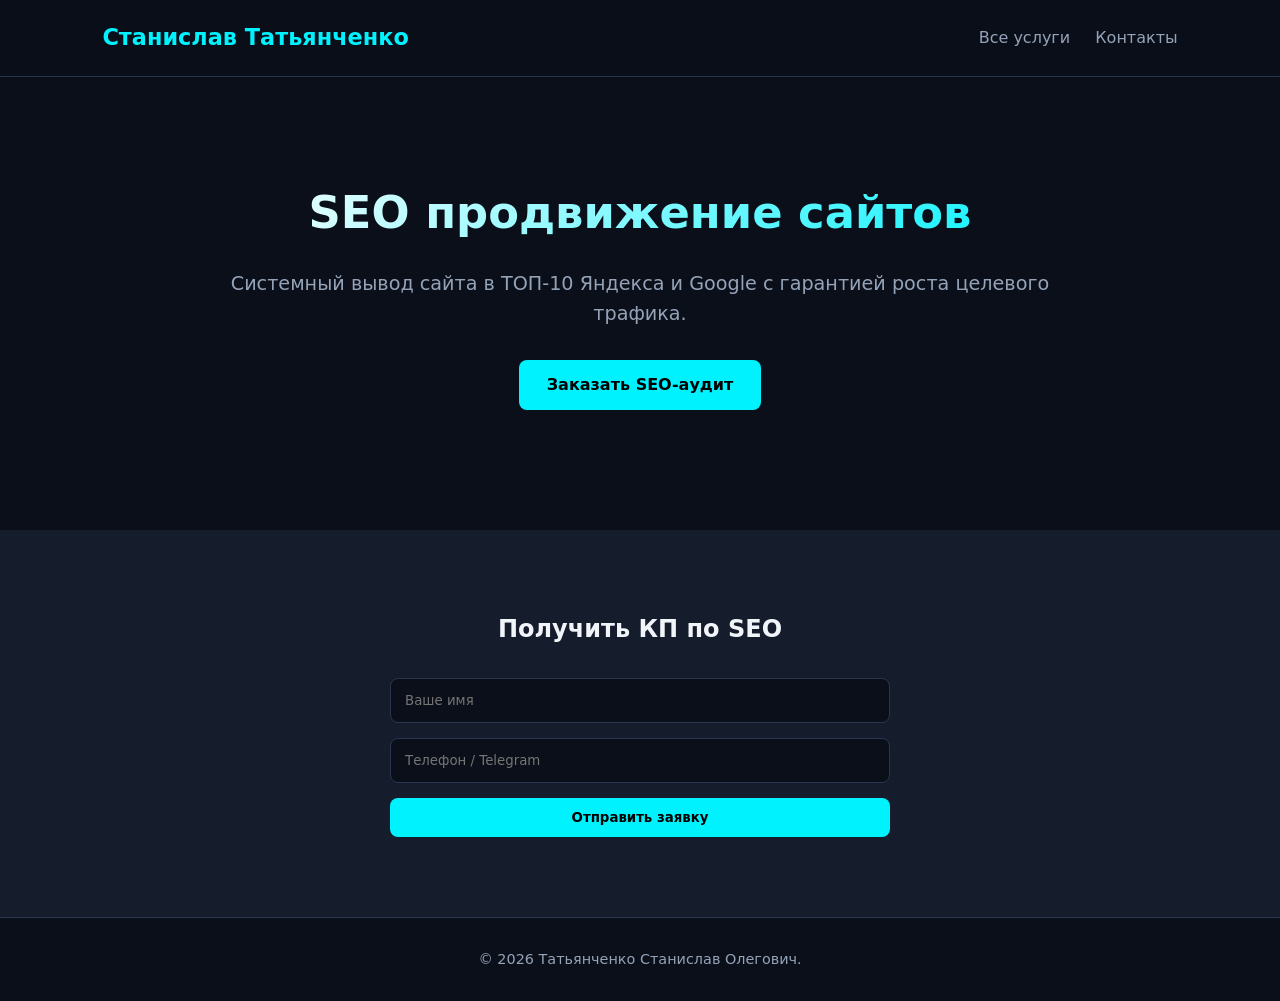
==== services/seo.html @ 50005271 "Add main structure, styling and pages layout" ====
<!DOCTYPE html>
<html lang="ru">
<head>
  <meta charset="UTF-8">
  <meta name="viewport" content="width=device-width, initial-scale=1.0">
  <title>SEO продвижение сайтов — Станислав Татьянченко</title>
  <link rel="stylesheet" href="../style.css">
</head>
<body>
  <header>
    <a href="../index.html" class="logo">Станислав Татьянченко</a>
    <nav>
      <a href="../index.html#services">Все услуги</a>
      <a href="#contact">Контакты</a>
    </nav>
  </header>

  <section class="hero">
    <h1>SEO продвижение сайтов</h1>
    <p>Системный вывод сайта в ТОП-10 Яндекса и Google с гарантией роста целевого трафика.</p>
    <a href="#contact" class="btn">Заказать SEO-аудит</a>
  </section>

  <section class="contact-section" id="contact">
    <h2>Получить КП по SEO</h2>
    <form class="form">
      <input type="text" placeholder="Ваше имя" required>
      <input type="tel" placeholder="Телефон / Telegram" required>
      <button type="submit" class="btn">Отправить заявку</button>
    </form>
  </section>

  <footer>
    <p>&copy; 2026 Татьянченко Станислав Олегович.</p>
  </footer>
</body>
</html>
---- style.css ----
:root {
  --bg-color: #0b0f19;
  --card-bg: #151c2c;
  --accent-color: #00f2fe;
  --text-main: #f1f5f9;
  --text-muted: #94a3b8;
  --border-color: #2a364f;
}

* {
  box-sizing: border-box;
  margin: 0;
  padding: 0;
  font-family: 'Inter', system-ui, -apple-system, sans-serif;
}

body {
  background-color: var(--bg-color);
  color: var(--text-main);
  line-height: 1.6;
}

header {
  display: flex;
  justify-content: space-between;
  align-items: center;
  padding: 20px 8%;
  background: rgba(11, 15, 25, 0.9);
  backdrop-filter: blur(10px);
  position: sticky;
  top: 0;
  z-index: 100;
  border-bottom: 1px solid var(--border-color);
}

.logo {
  font-size: 1.4rem;
  font-weight: 700;
  color: var(--accent-color);
  text-decoration: none;
}

nav a {
  color: var(--text-muted);
  text-decoration: none;
  margin-left: 20px;
  transition: color 0.3s;
}

nav a:hover {
  color: var(--accent-color);
}

.hero {
  text-align: center;
  padding: 100px 20px 60px;
  max-width: 900px;
  margin: 0 auto;
}

.hero h1 {
  font-size: 2.8rem;
  margin-bottom: 20px;
  background: linear-gradient(135deg, #fff 0%, var(--accent-color) 100%);
  -webkit-background-clip: text;
  -webkit-text-fill-color: transparent;
}

.hero p {
  color: var(--text-muted);
  font-size: 1.2rem;
  margin-bottom: 30px;
}

.btn {
  display: inline-block;
  background: var(--accent-color);
  color: #000;
  padding: 12px 28px;
  border-radius: 8px;
  text-decoration: none;
  font-weight: 600;
  transition: transform 0.2s, box-shadow 0.2s;
  border: none;
  cursor: pointer;
}

.btn:hover {
  transform: translateY(-2px);
  box-shadow: 0 4px 20px rgba(0, 242, 254, 0.4);
}

.services {
  padding: 60px 8%;
  max-width: 1200px;
  margin: 0 auto;
}

.section-title {
  text-align: center;
  margin-bottom: 40px;
  font-size: 2rem;
}

.grid {
  display: grid;
  grid-template-columns: repeat(auto-fit, minmax(300px, 1fr));
  gap: 25px;
}

.card {
  background: var(--card-bg);
  border: 1px solid var(--border-color);
  border-radius: 12px;
  padding: 30px;
  transition: border-color 0.3s;
}

.card:hover {
  border-color: var(--accent-color);
}

.card h3 {
  margin-bottom: 15px;
  font-size: 1.3rem;
}

.card p {
  color: var(--text-muted);
  font-size: 0.95rem;
  margin-bottom: 20px;
}

.card a {
  color: var(--accent-color);
  text-decoration: none;
  font-weight: 600;
}

.contact-section {
  padding: 80px 20px;
  background: var(--card-bg);
  margin-top: 60px;
  text-align: center;
}

.form {
  max-width: 500px;
  margin: 30px auto 0;
  display: flex;
  flex-direction: column;
  gap: 15px;
}

.form input, .form textarea {
  width: 100%;
  padding: 14px;
  border-radius: 8px;
  border: 1px solid var(--border-color);
  background: var(--bg-color);
  color: #fff;
}

footer {
  text-align: center;
  padding: 30px;
  color: var(--text-muted);
  border-top: 1px solid var(--border-color);
  font-size: 0.9rem;
}
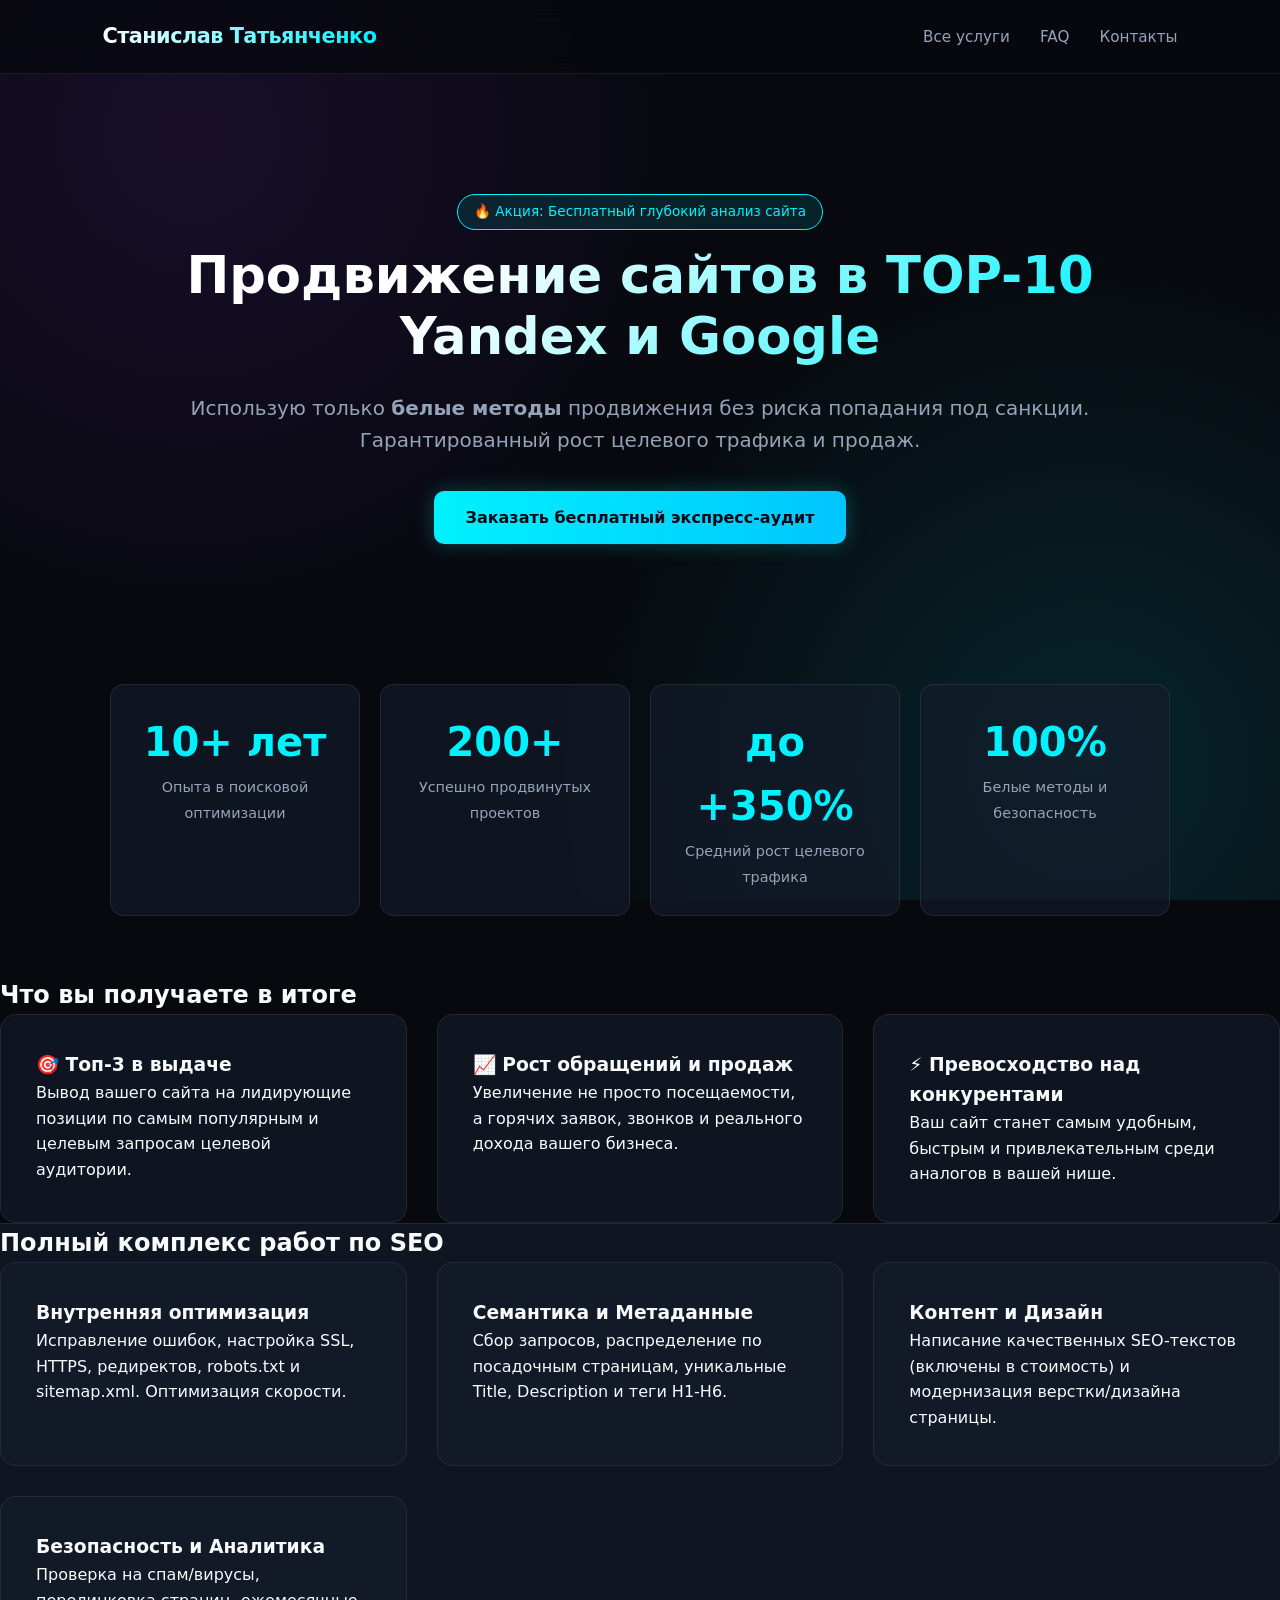
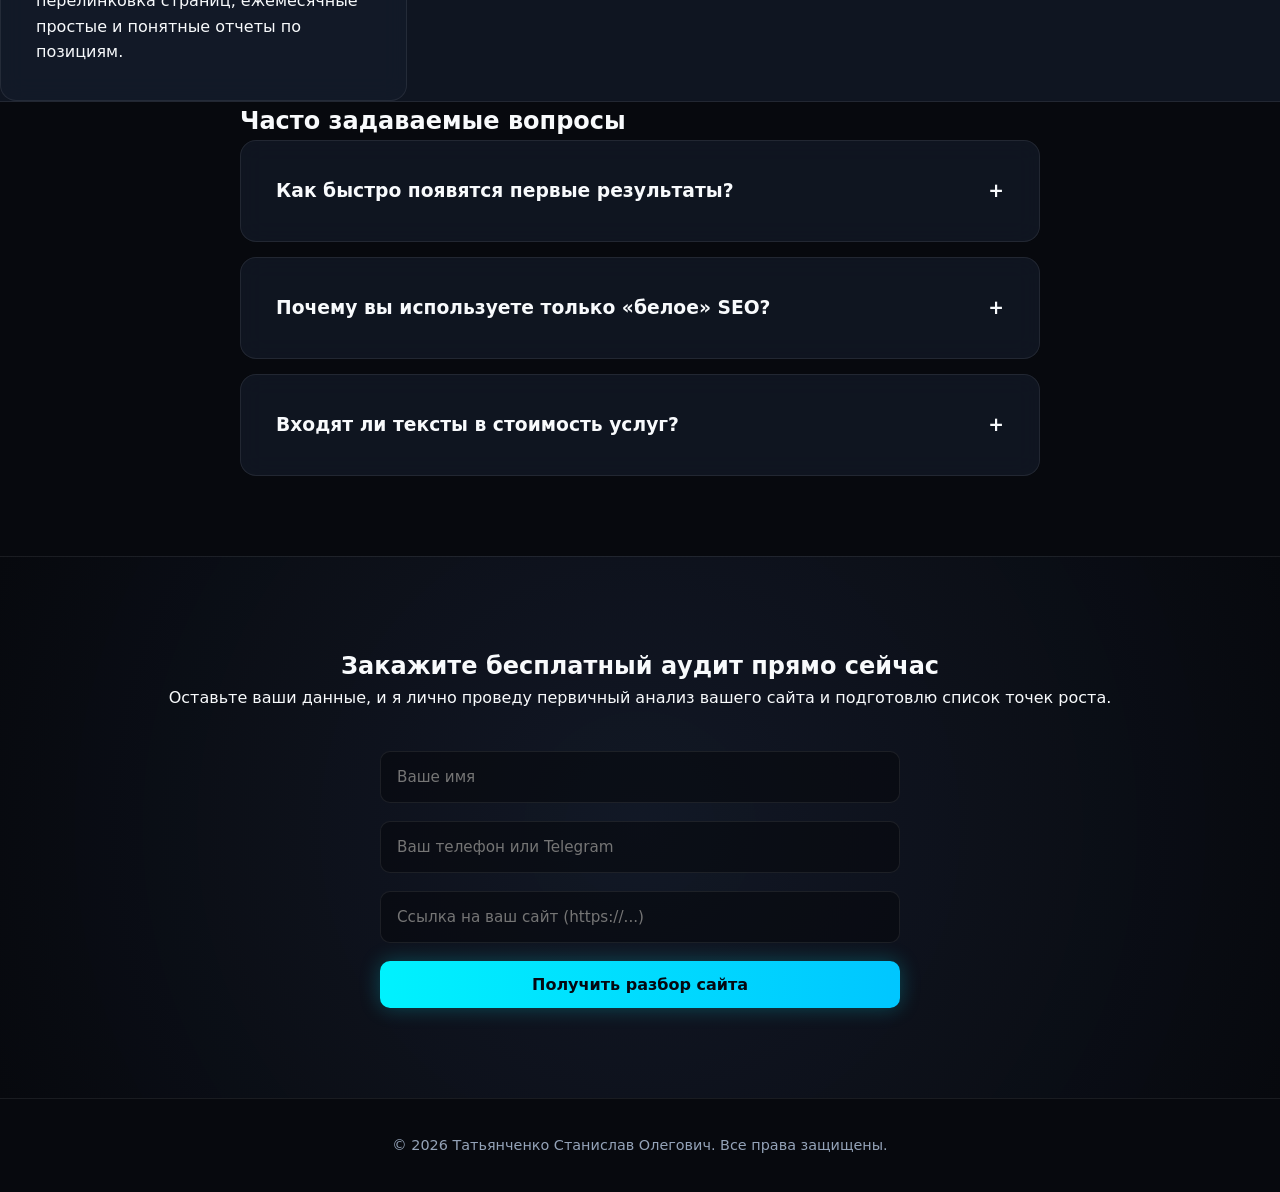
==== commit c4d8ad07: "Updated SEO page layout, added stats, interactive FAQ and Telegram bot integration" ====
--- a/services/seo.html
+++ b/services/seo.html
@@ -3,35 +3,161 @@
 <head>
   <meta charset="UTF-8">
   <meta name="viewport" content="width=device-width, initial-scale=1.0">
-  <title>SEO продвижение сайтов — Станислав Татьянченко</title>
+  <title>SEO продвижение сайтов в ТОП-10 — Станислав Татьянченко</title>
+  <meta name="description" content="Белое SEO-продвижение сайтов от Станислава Татьянченко. 10+ лет опыта, более 200 успешных проектов. Бесплатный аудит и прозрачные отчеты.">
   <link rel="stylesheet" href="../style.css">
 </head>
 <body>
+
   <header>
     <a href="../index.html" class="logo">Станислав Татьянченко</a>
     <nav>
       <a href="../index.html#services">Все услуги</a>
+      <a href="#faq">FAQ</a>
       <a href="#contact">Контакты</a>
     </nav>
   </header>
 
-  <section class="hero">
-    <h1>SEO продвижение сайтов</h1>
-    <p>Системный вывод сайта в ТОП-10 Яндекса и Google с гарантией роста целевого трафика.</p>
-    <a href="#contact" class="btn">Заказать SEO-аудит</a>
-  </section>
+  <main>
+    <!-- Главный экран -->
+    <section class="hero">
+      <div style="display:inline-block; padding: 6px 16px; background: rgba(0,242,254,0.1); border: 1px solid var(--accent-color); border-radius: 20px; font-size: 0.85rem; color: var(--accent-color); margin-bottom: 15px;">
+        🔥 Акция: Бесплатный глубокий анализ сайта
+      </div>
+      <h1>Продвижение сайтов в TOP-10 Yandex и Google</h1>
+      <p>Использую только <b>белые методы</b> продвижения без риска попадания под санкции. Гарантированный рост целевого трафика и продаж.</p>
+      <a href="#contact" class="btn">Заказать бесплатный экспресс-аудит</a>
+    </section>
 
-  <section class="contact-section" id="contact">
-    <h2>Получить КП по SEO</h2>
-    <form class="form">
-      <input type="text" placeholder="Ваше имя" required>
-      <input type="tel" placeholder="Телефон / Telegram" required>
-      <button type="submit" class="btn">Отправить заявку</button>
-    </form>
-  </section>
+    <!-- Плашка со статистикой -->
+    <section style="max-width: 1100px; margin: 0 auto; padding: 0 20px;">
+      <div class="stats-grid">
+        <div class="stat-item">
+          <span class="stat-number">10+ лет</span>
+          <span class="stat-label">Опыта в поисковой оптимизации</span>
+        </div>
+        <div class="stat-item">
+          <span class="stat-number">200+</span>
+          <span class="stat-label">Успешно продвинутых проектов</span>
+        </div>
+        <div class="stat-item">
+          <span class="stat-number">до +350%</span>
+          <span class="stat-label">Средний рост целевого трафика</span>
+        </div>
+        <div class="stat-item">
+          <span class="stat-number">100%</span>
+          <span class="stat-label">Белые методы и безопасность</span>
+        </div>
+      </div>
+    </section>
+
+    <!-- Что вы получаете -->
+    <section class="services">
+      <h2 class="section-title">Что вы получаете в итоге</h2>
+      <div class="grid">
+        <div class="card">
+          <h3>🎯 Топ-3 в выдаче</h3>
+          <p>Вывод вашего сайта на лидирующие позиции по самым популярным и целевым запросам целевой аудитории.</p>
+        </div>
+        <div class="card">
+          <h3>📈 Рост обращений и продаж</h3>
+          <p>Увеличение не просто посещаемости, а горячих заявок, звонков и реального дохода вашего бизнеса.</p>
+        </div>
+        <div class="card">
+          <h3>⚡ Превосходство над конкурентами</h3>
+          <p>Ваш сайт станет самым удобным, быстрым и привлекательным среди аналогов в вашей нише.</p>
+        </div>
+      </div>
+    </section>
+
+    <!-- Детальный список работ -->
+    <section class="services" style="background: var(--card-bg); border-top: 1px solid var(--border-color); border-bottom: 1px solid var(--border-color);">
+      <h2 class="section-title">Полный комплекс работ по SEO</h2>
+      <div class="grid">
+        <div class="card">
+          <h3>Внутренняя оптимизация</h3>
+          <p>Исправление ошибок, настройка SSL, HTTPS, редиректов, robots.txt и sitemap.xml. Оптимизация скорости.</p>
+        </div>
+        <div class="card">
+          <h3>Семантика и Метаданные</h3>
+          <p>Сбор запросов, распределение по посадочным страницам, уникальные Title, Description и теги H1-H6.</p>
+        </div>
+        <div class="card">
+          <h3>Контент и Дизайн</h3>
+          <p>Написание качественных SEO-текстов (включены в стоимость) и модернизация верстки/дизайна страницы.</p>
+        </div>
+        <div class="card">
+          <h3>Безопасность и Аналитика</h3>
+          <p>Проверка на спам/вирусы, перелинковка страниц, ежемесячные простые и понятные отчеты по позициям.</p>
+        </div>
+      </div>
+    </section>
+
+    <!-- Вопросы и ответы (FAQ) -->
+    <section class="services" id="faq" style="max-width: 800px; margin: 0 auto;">
+      <h2 class="section-title">Часто задаваемые вопросы</h2>
+      
+      <div class="card" style="margin-bottom: 15px; cursor: pointer;" onclick="toggleFaq(this)">
+        <h3 style="display: flex; justify-content: space-between; align-items: center;">
+          Как быстро появятся первые результаты? <span>+</span>
+        </h3>
+        <p style="display: none; margin-top: 15px; color: var(--text-muted);">
+          Первые изменения в позициях видна уже через 3–6 недель после внедрения базовой внутренней оптимизации и индексации обновлений.
+        </p>
+      </div>
+
+      <div class="card" style="margin-bottom: 15px; cursor: pointer;" onclick="toggleFaq(this)">
+        <h3 style="display: flex; justify-content: space-between; align-items: center;">
+          Почему вы используете только «белое» SEO? <span>+</span>
+        </h3>
+        <p style="display: none; margin-top: 15px; color: var(--text-muted);">
+          Белые способы гарантируют долгосрочный результат. Сайт не заблокируют и он не попадет под санкции Яндекса или Google, в отличие от накруток.
+        </p>
+      </div>
+
+      <div class="card" style="margin-bottom: 15px; cursor: pointer;" onclick="toggleFaq(this)">
+        <h3 style="display: flex; justify-content: space-between; align-items: center;">
+          Входят ли тексты в стоимость услуг? <span>+</span>
+        </h3>
+        <p style="display: none; margin-top: 15px; color: var(--text-muted);">
+          Да! Разработка LSI и SEO-оптимизированных текстов полностью включена в стоимость продвижения.
+        </p>
+      </div>
+    </section>
+
+    <!-- Форма заявки -->
+    <section class="contact-section" id="contact">
+      <h2>Закажите бесплатный аудит прямо сейчас</h2>
+      <p>Оставьте ваши данные, и я лично проведу первичный анализ вашего сайта и подготовлю список точек роста.</p>
+      
+      <form class="form" id="tgForm">
+        <input type="text" id="name" placeholder="Ваше имя" required>
+        <input type="tel" id="phone" placeholder="Ваш телефон или Telegram" required>
+        <input type="text" id="site" placeholder="Ссылка на ваш сайт (https://...)" required>
+        <button type="submit" class="btn">Получить разбор сайта</button>
+      </form>
+    </section>
+  </main>
 
   <footer>
-    <p>&copy; 2026 Татьянченко Станислав Олегович.</p>
+    <p>&copy; 2026 Татьянченко Станислав Олегович. Все права защищены.</p>
   </footer>
+
+  <script>
+    // Скрипт аккордеона FAQ
+    function toggleFaq(element) {
+      const p = element.querySelector('p');
+      const span = element.querySelector('span');
+      if (p.style.display === 'none' || !p.style.display) {
+        p.style.display = 'block';
+        span.textContent = '−';
+      } else {
+        p.style.display = 'none';
+        span.textContent = '+';
+      }
+    }
+  </script>
+
+  <script src="../script.js"></script>
 </body>
 </html>
--- a/style.css
+++ b/style.css
@@ -1,10 +1,12 @@
 :root {
-  --bg-color: #0b0f19;
-  --card-bg: #151c2c;
+  --bg-color: #07090e;
+  --card-bg: rgba(21, 28, 44, 0.65);
   --accent-color: #00f2fe;
-  --text-main: #f1f5f9;
+  --accent-glow: rgba(0, 242, 254, 0.25);
+  --accent-purple: #7928ca;
+  --text-main: #f8fafc;
   --text-muted: #94a3b8;
-  --border-color: #2a364f;
+  --border-color: rgba(255, 255, 255, 0.08);
 }
 
 * {
@@ -12,12 +14,19 @@
   margin: 0;
   padding: 0;
   font-family: 'Inter', system-ui, -apple-system, sans-serif;
+  scroll-behavior: smooth;
 }
 
 body {
   background-color: var(--bg-color);
   color: var(--text-main);
   line-height: 1.6;
+  overflow-x: hidden;
+  /* Анимированный фоновый неоновый паттерн */
+  background-image: 
+    radial-gradient(circle at 15% 15%, rgba(121, 40, 202, 0.15) 0%, transparent 40%),
+    radial-gradient(circle at 85% 85%, rgba(0, 242, 254, 0.12) 0%, transparent 40%);
+  background-attachment: fixed;
 }
 
 header {
@@ -25,8 +34,8 @@
   justify-content: space-between;
   align-items: center;
   padding: 20px 8%;
-  background: rgba(11, 15, 25, 0.9);
-  backdrop-filter: blur(10px);
+  background: rgba(7, 9, 14, 0.75);
+  backdrop-filter: blur(16px);
   position: sticky;
   top: 0;
   z-index: 100;
@@ -34,136 +43,193 @@
 }
 
 .logo {
-  font-size: 1.4rem;
-  font-weight: 700;
-  color: var(--accent-color);
+  font-size: 1.3rem;
+  font-weight: 800;
+  background: linear-gradient(90deg, #fff, var(--accent-color));
+  -webkit-background-clip: text;
+  -webkit-text-fill-color: transparent;
   text-decoration: none;
+  letter-spacing: -0.5px;
 }
 
 nav a {
   color: var(--text-muted);
   text-decoration: none;
-  margin-left: 20px;
-  transition: color 0.3s;
+  margin-left: 25px;
+  font-size: 0.95rem;
+  transition: all 0.3s ease;
 }
 
 nav a:hover {
   color: var(--accent-color);
-}
-
+  text-shadow: 0 0 12px var(--accent-glow);
+}
+
+/* Главный экран */
 .hero {
   text-align: center;
-  padding: 100px 20px 60px;
-  max-width: 900px;
+  padding: 120px 20px 80px;
+  max-width: 950px;
   margin: 0 auto;
+  position: relative;
 }
 
 .hero h1 {
-  font-size: 2.8rem;
-  margin-bottom: 20px;
-  background: linear-gradient(135deg, #fff 0%, var(--accent-color) 100%);
+  font-size: 3.2rem;
+  font-weight: 800;
+  line-height: 1.2;
+  margin-bottom: 24px;
+  background: linear-gradient(135deg, #ffffff 30%, var(--accent-color) 100%);
   -webkit-background-clip: text;
   -webkit-text-fill-color: transparent;
+  animation: fadeInDown 0.8s ease-out;
 }
 
 .hero p {
   color: var(--text-muted);
-  font-size: 1.2rem;
-  margin-bottom: 30px;
-}
-
+  font-size: 1.25rem;
+  margin-bottom: 35px;
+  animation: fadeInUp 0.8s ease-out 0.2s backwards;
+}
+
+/* Кнопки с импульсным свечением */
 .btn {
   display: inline-block;
-  background: var(--accent-color);
-  color: #000;
-  padding: 12px 28px;
-  border-radius: 8px;
+  background: linear-gradient(90deg, var(--accent-color), #00c6ff);
+  color: #050811;
+  padding: 14px 32px;
+  border-radius: 10px;
   text-decoration: none;
-  font-weight: 600;
-  transition: transform 0.2s, box-shadow 0.2s;
+  font-weight: 700;
+  font-size: 1rem;
+  transition: all 0.3s cubic-bezier(0.4, 0, 0.2, 1);
   border: none;
   cursor: pointer;
+  box-shadow: 0 0 20px var(--accent-glow);
+  position: relative;
 }
 
 .btn:hover {
-  transform: translateY(-2px);
-  box-shadow: 0 4px 20px rgba(0, 242, 254, 0.4);
-}
-
-.services {
-  padding: 60px 8%;
-  max-width: 1200px;
-  margin: 0 auto;
-}
-
-.section-title {
-  text-align: center;
-  margin-bottom: 40px;
-  font-size: 2rem;
-}
-
+  transform: translateY(-3px) scale(1.02);
+  box-shadow: 0 10px 30px rgba(0, 242, 254, 0.5);
+}
+
+/* Карточки и стеклянный эффект */
 .grid {
   display: grid;
-  grid-template-columns: repeat(auto-fit, minmax(300px, 1fr));
-  gap: 25px;
+  grid-template-columns: repeat(auto-fit, minmax(320px, 1fr));
+  gap: 30px;
 }
 
 .card {
   background: var(--card-bg);
+  backdrop-filter: blur(12px);
   border: 1px solid var(--border-color);
-  border-radius: 12px;
-  padding: 30px;
-  transition: border-color 0.3s;
+  border-radius: 16px;
+  padding: 35px;
+  transition: all 0.4s cubic-bezier(0.175, 0.885, 0.32, 1.275);
+  position: relative;
+  overflow: hidden;
+}
+
+.card::before {
+  content: '';
+  position: absolute;
+  top: 0;
+  left: 0;
+  width: 100%;
+  height: 2px;
+  background: linear-gradient(90deg, transparent, var(--accent-color), transparent);
+  opacity: 0;
+  transition: opacity 0.4s ease;
 }
 
 .card:hover {
-  border-color: var(--accent-color);
-}
-
-.card h3 {
-  margin-bottom: 15px;
-  font-size: 1.3rem;
-}
-
-.card p {
-  color: var(--text-muted);
-  font-size: 0.95rem;
-  margin-bottom: 20px;
-}
-
-.card a {
+  transform: translateY(-8px);
+  border-color: rgba(0, 242, 254, 0.3);
+  box-shadow: 0 20px 40px rgba(0, 0, 0, 0.5), 0 0 20px var(--accent-glow);
+}
+
+.card:hover::before {
+  opacity: 1;
+}
+
+/* Блок счетчиков / цифр */
+.stats-grid {
+  display: grid;
+  grid-template-columns: repeat(auto-fit, minmax(200px, 1fr));
+  gap: 20px;
+  margin: 60px 0;
+  text-align: center;
+}
+
+.stat-item {
+  background: var(--card-bg);
+  border: 1px solid var(--border-color);
+  padding: 25px;
+  border-radius: 14px;
+}
+
+.stat-number {
+  font-size: 2.5rem;
+  font-weight: 800;
   color: var(--accent-color);
-  text-decoration: none;
-  font-weight: 600;
-}
-
+  display: block;
+}
+
+.stat-label {
+  color: var(--text-muted);
+  font-size: 0.9rem;
+}
+
+/* Формы */
 .contact-section {
-  padding: 80px 20px;
-  background: var(--card-bg);
-  margin-top: 60px;
-  text-align: center;
+  padding: 90px 20px;
+  background: radial-gradient(circle at center, rgba(21, 28, 44, 0.8) 0%, var(--bg-color) 100%);
+  margin-top: 80px;
+  text-align: center;
+  border-top: 1px solid var(--border-color);
 }
 
 .form {
-  max-width: 500px;
-  margin: 30px auto 0;
+  max-width: 520px;
+  margin: 40px auto 0;
   display: flex;
   flex-direction: column;
-  gap: 15px;
+  gap: 18px;
 }
 
 .form input, .form textarea {
   width: 100%;
-  padding: 14px;
-  border-radius: 8px;
+  padding: 16px;
+  border-radius: 10px;
   border: 1px solid var(--border-color);
-  background: var(--bg-color);
+  background: rgba(7, 9, 14, 0.6);
   color: #fff;
+  font-size: 0.95rem;
+  transition: all 0.3s ease;
+}
+
+.form input:focus, .form textarea:focus {
+  outline: none;
+  border-color: var(--accent-color);
+  box-shadow: 0 0 15px var(--accent-glow);
+}
+
+/* Анимации */
+@keyframes fadeInDown {
+  from { opacity: 0; transform: translateY(-30px); }
+  to { opacity: 1; transform: translateY(0); }
+}
+
+@keyframes fadeInUp {
+  from { opacity: 0; transform: translateY(30px); }
+  to { opacity: 1; transform: translateY(0); }
 }
 
 footer {
   text-align: center;
-  padding: 30px;
+  padding: 35px;
   color: var(--text-muted);
   border-top: 1px solid var(--border-color);
   font-size: 0.9rem;
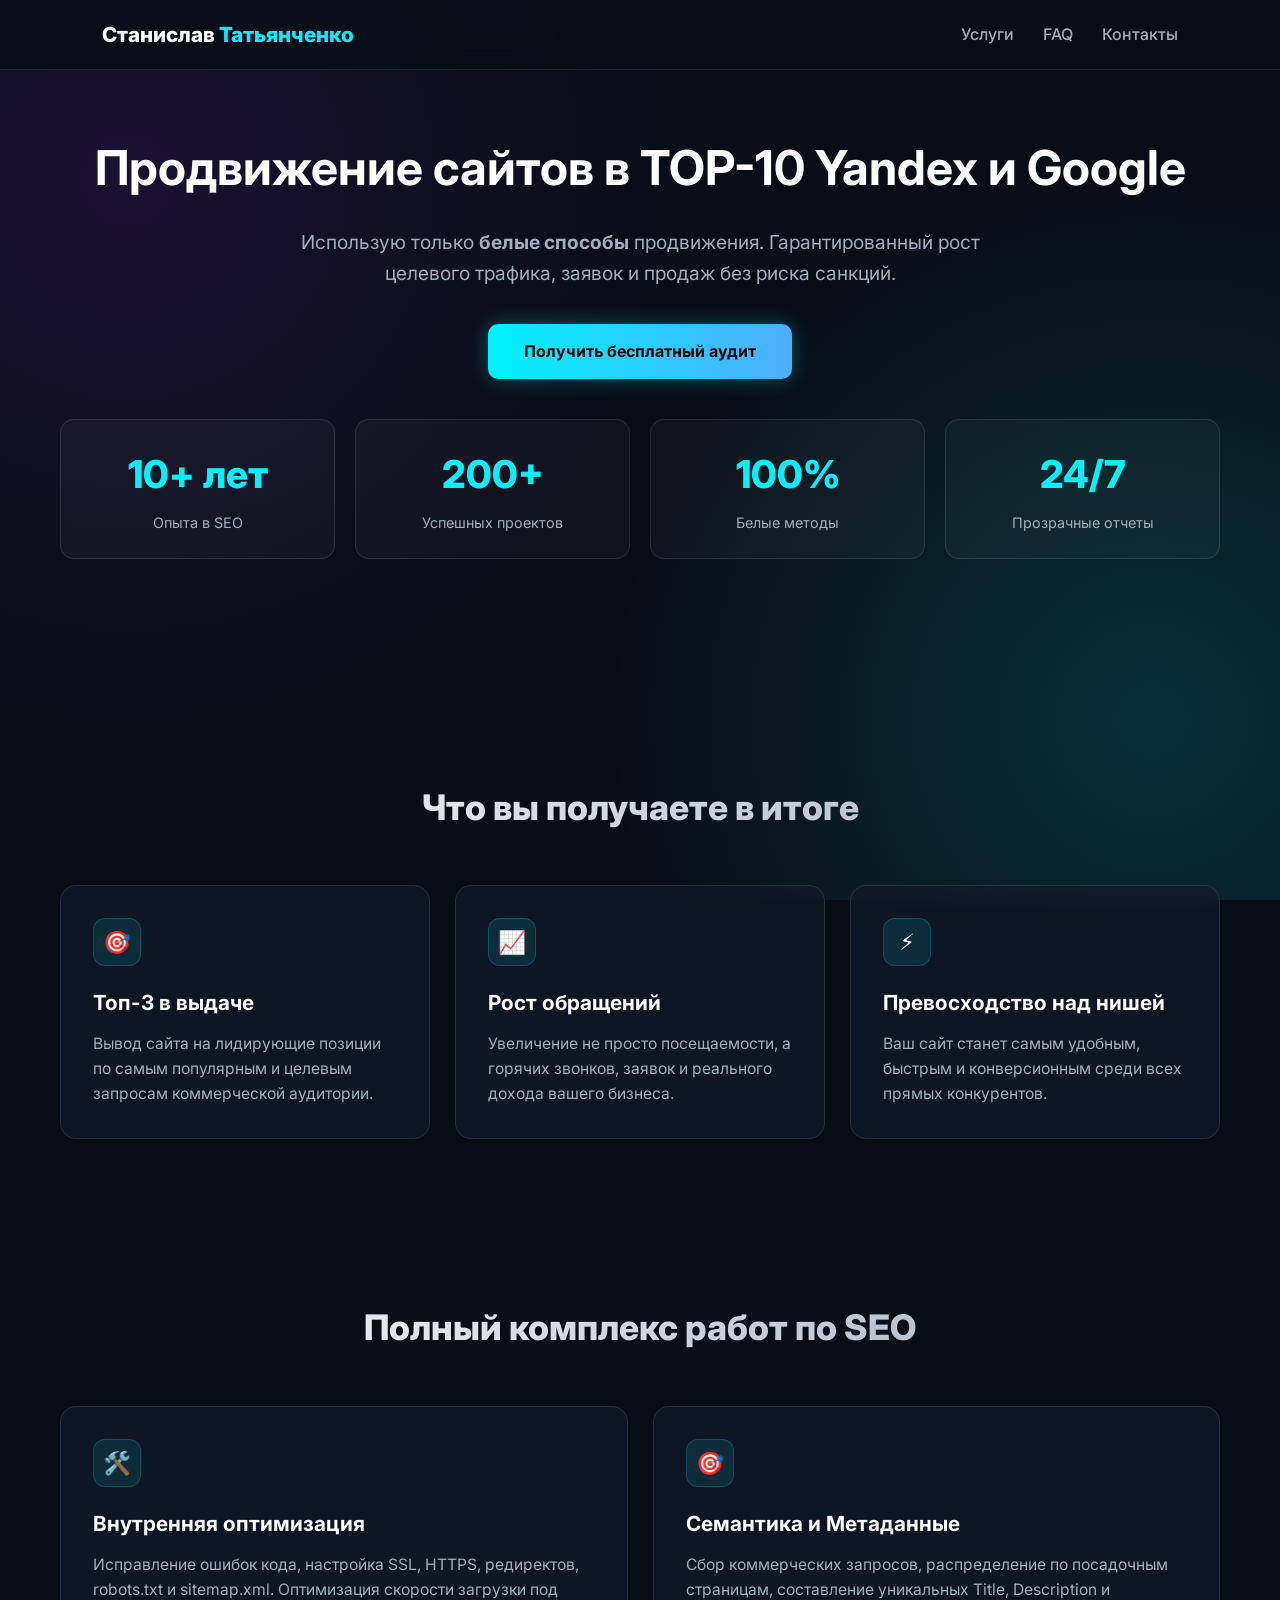
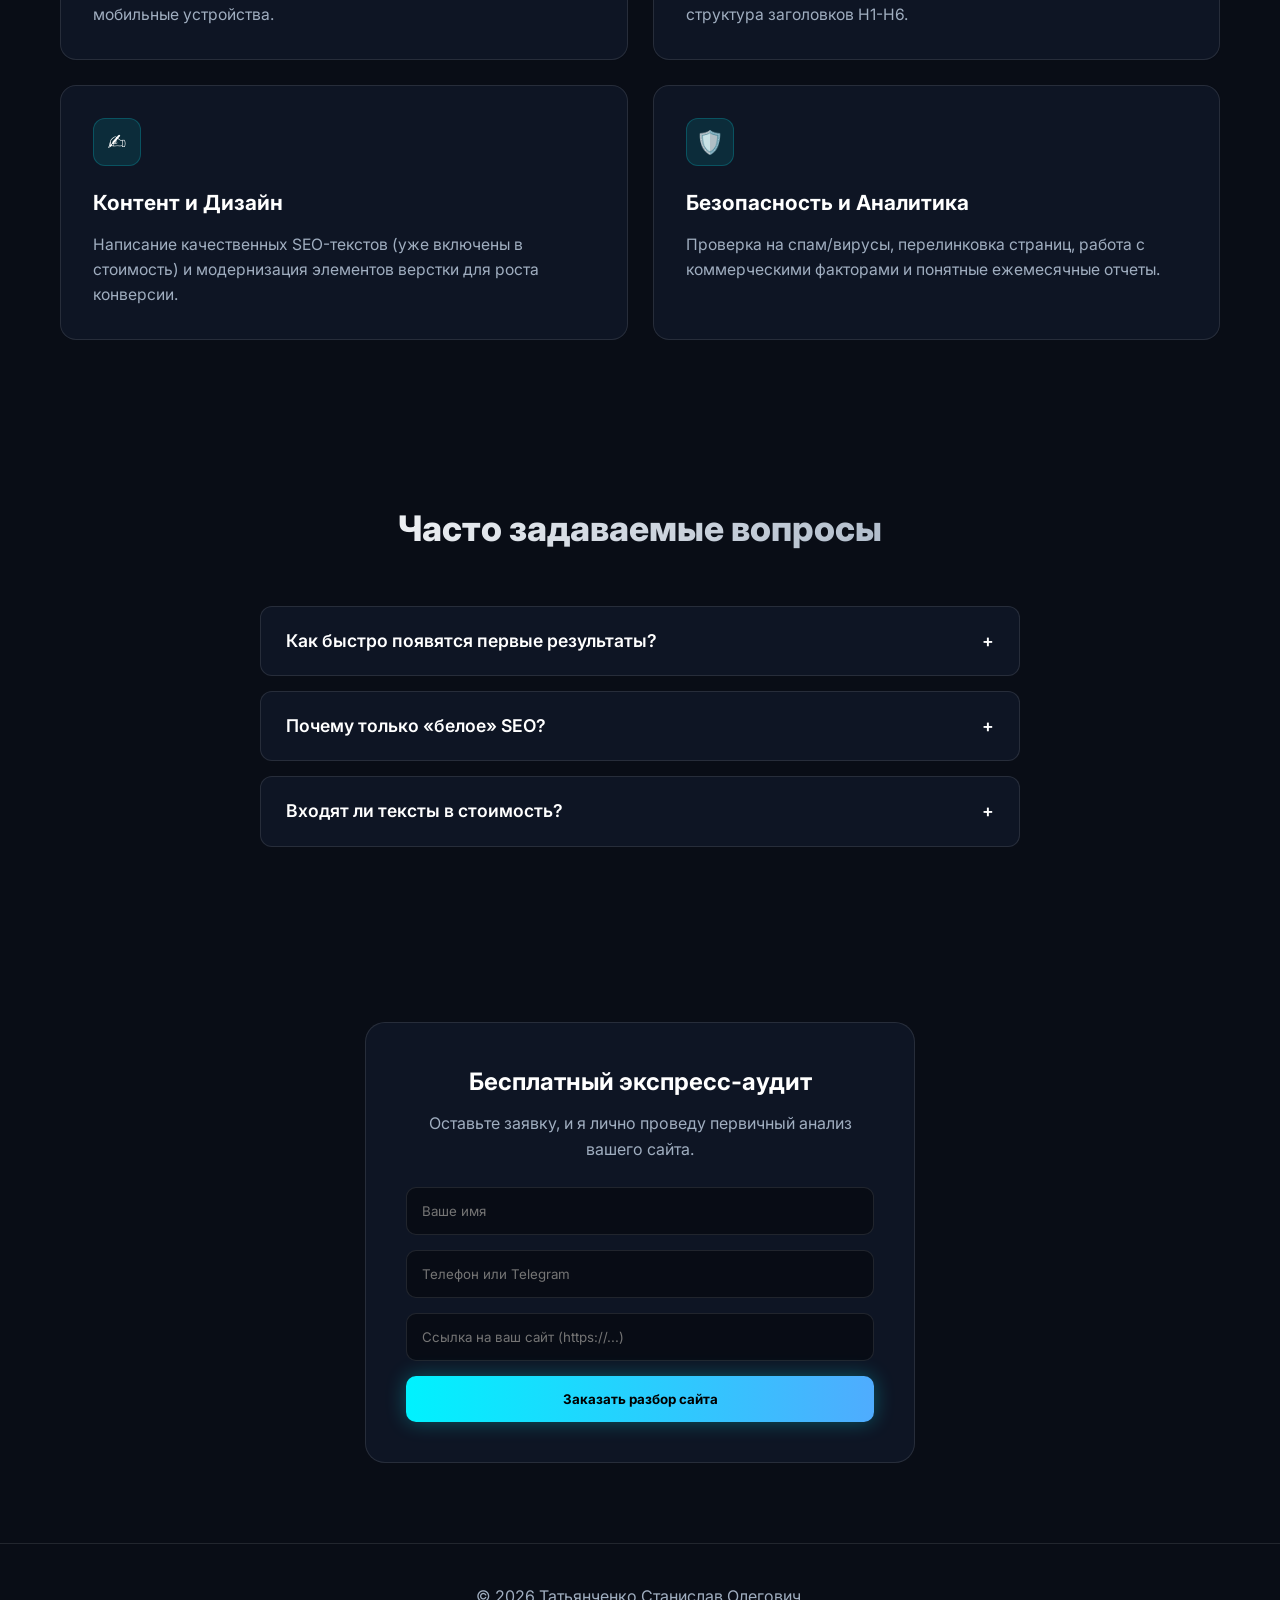
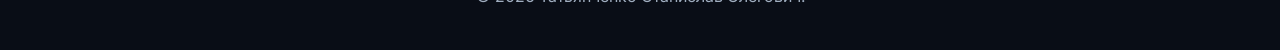
==== commit df25ea21: "Complete redesign: modern IT layout, high contrast cards, proper structure" ====
--- a/services/seo.html
+++ b/services/seo.html
@@ -3,16 +3,15 @@
 <head>
   <meta charset="UTF-8">
   <meta name="viewport" content="width=device-width, initial-scale=1.0">
-  <title>SEO продвижение сайтов в ТОП-10 — Станислав Татьянченко</title>
-  <meta name="description" content="Белое SEO-продвижение сайтов от Станислава Татьянченко. 10+ лет опыта, более 200 успешных проектов. Бесплатный аудит и прозрачные отчеты.">
+  <title>SEO продвижение сайтов — Станислав Татьянченко</title>
   <link rel="stylesheet" href="../style.css">
 </head>
 <body>
 
   <header>
-    <a href="../index.html" class="logo">Станислав Татьянченко</a>
+    <a href="../index.html" class="logo">Станислав <span>Татьянченко</span></a>
     <nav>
-      <a href="../index.html#services">Все услуги</a>
+      <a href="../index.html#services">Услуги</a>
       <a href="#faq">FAQ</a>
       <a href="#contact">Контакты</a>
     </nav>
@@ -20,144 +19,152 @@
 
   <main>
     <!-- Главный экран -->
-    <section class="hero">
-      <div style="display:inline-block; padding: 6px 16px; background: rgba(0,242,254,0.1); border: 1px solid var(--accent-color); border-radius: 20px; font-size: 0.85rem; color: var(--accent-color); margin-bottom: 15px;">
-        🔥 Акция: Бесплатный глубокий анализ сайта
-      </div>
-      <h1>Продвижение сайтов в TOP-10 Yandex и Google</h1>
-      <p>Использую только <b>белые методы</b> продвижения без риска попадания под санкции. Гарантированный рост целевого трафика и продаж.</p>
-      <a href="#contact" class="btn">Заказать бесплатный экспресс-аудит</a>
+    <section class="container" style="text-align: center; padding-top: 60px; padding-bottom: 40px;">
+      <h1 style="font-size: 3rem; margin-bottom: 20px;">Продвижение сайтов в TOP-10 Yandex и Google</h1>
+      <p style="font-size: 1.2rem; color: var(--text-sub); max-width: 750px; margin: 0 auto 35px;">
+        Использую только <b>белые способы</b> продвижения. Гарантированный рост целевого трафика, заявок и продаж без риска санкций.
+      </p>
+      <a href="#contact" class="btn">Получить бесплатный аудит</a>
     </section>
 
-    <!-- Плашка со статистикой -->
-    <section style="max-width: 1100px; margin: 0 auto; padding: 0 20px;">
+    <!-- Цифры -->
+    <section class="container" style="padding-top: 0;">
       <div class="stats-grid">
         <div class="stat-item">
-          <span class="stat-number">10+ лет</span>
-          <span class="stat-label">Опыта в поисковой оптимизации</span>
+          <div class="stat-number">10+ лет</div>
+          <div class="stat-label">Опыта в SEO</div>
         </div>
         <div class="stat-item">
-          <span class="stat-number">200+</span>
-          <span class="stat-label">Успешно продвинутых проектов</span>
+          <div class="stat-number">200+</div>
+          <div class="stat-label">Успешных проектов</div>
         </div>
         <div class="stat-item">
-          <span class="stat-number">до +350%</span>
-          <span class="stat-label">Средний рост целевого трафика</span>
+          <div class="stat-number">100%</div>
+          <div class="stat-label">Белые методы</div>
         </div>
         <div class="stat-item">
-          <span class="stat-number">100%</span>
-          <span class="stat-label">Белые методы и безопасность</span>
+          <div class="stat-number">24/7</div>
+          <div class="stat-label">Прозрачные отчеты</div>
         </div>
       </div>
     </section>
 
     <!-- Что вы получаете -->
-    <section class="services">
+    <section class="container">
       <h2 class="section-title">Что вы получаете в итоге</h2>
-      <div class="grid">
+      <div class="grid-3">
+        
         <div class="card">
-          <h3>🎯 Топ-3 в выдаче</h3>
-          <p>Вывод вашего сайта на лидирующие позиции по самым популярным и целевым запросам целевой аудитории.</p>
+          <div class="card-icon">🎯</div>
+          <h3>Топ-3 в выдаче</h3>
+          <p>Вывод сайта на лидирующие позиции по самым популярным и целевым запросам коммерческой аудитории.</p>
         </div>
+
         <div class="card">
-          <h3>📈 Рост обращений и продаж</h3>
-          <p>Увеличение не просто посещаемости, а горячих заявок, звонков и реального дохода вашего бизнеса.</p>
+          <div class="card-icon">📈</div>
+          <h3>Рост обращений</h3>
+          <p>Увеличение не просто посещаемости, а горячих звонков, заявок и реального дохода вашего бизнеса.</p>
         </div>
+
         <div class="card">
-          <h3>⚡ Превосходство над конкурентами</h3>
-          <p>Ваш сайт станет самым удобным, быстрым и привлекательным среди аналогов в вашей нише.</p>
+          <div class="card-icon">⚡</div>
+          <h3>Превосходство над нишей</h3>
+          <p>Ваш сайт станет самым удобным, быстрым и конверсионным среди всех прямых конкурентов.</p>
         </div>
+
       </div>
     </section>
 
-    <!-- Детальный список работ -->
-    <section class="services" style="background: var(--card-bg); border-top: 1px solid var(--border-color); border-bottom: 1px solid var(--border-color);">
+    <!-- Полный комплекс работ -->
+    <section class="container">
       <h2 class="section-title">Полный комплекс работ по SEO</h2>
-      <div class="grid">
+      <div class="grid-2">
+        
         <div class="card">
+          <div class="card-icon">🛠️</div>
           <h3>Внутренняя оптимизация</h3>
-          <p>Исправление ошибок, настройка SSL, HTTPS, редиректов, robots.txt и sitemap.xml. Оптимизация скорости.</p>
+          <p>Исправление ошибок кода, настройка SSL, HTTPS, редиректов, robots.txt и sitemap.xml. Оптимизация скорости загрузки под мобильные устройства.</p>
         </div>
+
         <div class="card">
+          <div class="card-icon">🎯</div>
           <h3>Семантика и Метаданные</h3>
-          <p>Сбор запросов, распределение по посадочным страницам, уникальные Title, Description и теги H1-H6.</p>
+          <p>Сбор коммерческих запросов, распределение по посадочным страницам, составление уникальных Title, Description и структура заголовков H1-H6.</p>
         </div>
+
         <div class="card">
+          <div class="card-icon">✍️</div>
           <h3>Контент и Дизайн</h3>
-          <p>Написание качественных SEO-текстов (включены в стоимость) и модернизация верстки/дизайна страницы.</p>
+          <p>Написание качественных SEO-текстов (уже включены в стоимость) и модернизация элементов верстки для роста конверсии.</p>
         </div>
+
         <div class="card">
+          <div class="card-icon">🛡️</div>
           <h3>Безопасность и Аналитика</h3>
-          <p>Проверка на спам/вирусы, перелинковка страниц, ежемесячные простые и понятные отчеты по позициям.</p>
+          <p>Проверка на спам/вирусы, перелинковка страниц, работа с коммерческими факторами и понятные ежемесячные отчеты.</p>
         </div>
+
       </div>
     </section>
 
-    <!-- Вопросы и ответы (FAQ) -->
-    <section class="services" id="faq" style="max-width: 800px; margin: 0 auto;">
+    <!-- FAQ -->
+    <section class="container" id="faq" style="max-width: 800px;">
       <h2 class="section-title">Часто задаваемые вопросы</h2>
       
-      <div class="card" style="margin-bottom: 15px; cursor: pointer;" onclick="toggleFaq(this)">
-        <h3 style="display: flex; justify-content: space-between; align-items: center;">
-          Как быстро появятся первые результаты? <span>+</span>
-        </h3>
-        <p style="display: none; margin-top: 15px; color: var(--text-muted);">
-          Первые изменения в позициях видна уже через 3–6 недель после внедрения базовой внутренней оптимизации и индексации обновлений.
-        </p>
+      <div class="faq-item" onclick="toggleFaq(this)">
+        <div class="faq-title">Как быстро появятся первые результаты? <span>+</span></div>
+        <div class="faq-content">Первые изменения видна уже через 3–6 недель после внедрения базовой внутренней оптимизации и индексации обновлений.</div>
       </div>
 
-      <div class="card" style="margin-bottom: 15px; cursor: pointer;" onclick="toggleFaq(this)">
-        <h3 style="display: flex; justify-content: space-between; align-items: center;">
-          Почему вы используете только «белое» SEO? <span>+</span>
-        </h3>
-        <p style="display: none; margin-top: 15px; color: var(--text-muted);">
-          Белые способы гарантируют долгосрочный результат. Сайт не заблокируют и он не попадет под санкции Яндекса или Google, в отличие от накруток.
-        </p>
+      <div class="faq-item" onclick="toggleFaq(this)">
+        <div class="faq-title">Почему только «белое» SEO? <span>+</span></div>
+        <div class="faq-content">Белые способы гарантируют долгосрочный результат. Сайт не заблокируют и он не попадет под санкции Яндекса или Google.</div>
       </div>
 
-      <div class="card" style="margin-bottom: 15px; cursor: pointer;" onclick="toggleFaq(this)">
-        <h3 style="display: flex; justify-content: space-between; align-items: center;">
-          Входят ли тексты в стоимость услуг? <span>+</span>
-        </h3>
-        <p style="display: none; margin-top: 15px; color: var(--text-muted);">
-          Да! Разработка LSI и SEO-оптимизированных текстов полностью включена в стоимость продвижения.
-        </p>
+      <div class="faq-item" onclick="toggleFaq(this)">
+        <div class="faq-title">Входят ли тексты в стоимость? <span>+</span></div>
+        <div class="faq-content">Да! Разработка SEO-оптимизированных текстов полностью включена в стоимость продвижения.</div>
       </div>
     </section>
 
-    <!-- Форма заявки -->
-    <section class="contact-section" id="contact">
-      <h2>Закажите бесплатный аудит прямо сейчас</h2>
-      <p>Оставьте ваши данные, и я лично проведу первичный анализ вашего сайта и подготовлю список точек роста.</p>
-      
-      <form class="form" id="tgForm">
-        <input type="text" id="name" placeholder="Ваше имя" required>
-        <input type="tel" id="phone" placeholder="Ваш телефон или Telegram" required>
-        <input type="text" id="site" placeholder="Ссылка на ваш сайт (https://...)" required>
-        <button type="submit" class="btn">Получить разбор сайта</button>
-      </form>
+    <!-- Форма -->
+    <section class="container" id="contact">
+      <div class="form-container">
+        <h2 style="text-align: center; margin-bottom: 10px;">Бесплатный экспресс-аудит</h2>
+        <p style="text-align: center; color: var(--text-sub); margin-bottom: 25px;">Оставьте заявку, и я лично проведу первичный анализ вашего сайта.</p>
+        
+        <form id="simpleForm" onsubmit="handleSubmit(event)">
+          <input type="text" placeholder="Ваше имя" required>
+          <input type="text" placeholder="Телефон или Telegram" required>
+          <input type="url" placeholder="Ссылка на ваш сайт (https://...)" required>
+          <button type="submit" class="btn" style="width: 100%; border: none; cursor: pointer;">Заказать разбор сайта</button>
+        </form>
+      </div>
     </section>
   </main>
 
-  <footer>
-    <p>&copy; 2026 Татьянченко Станислав Олегович. Все права защищены.</p>
+  <footer style="text-align: center; padding: 40px; color: var(--text-sub); border-top: 1px solid var(--card-border);">
+    <p>&copy; 2026 Татьянченко Станислав Олегович.</p>
   </footer>
 
   <script>
-    // Скрипт аккордеона FAQ
-    function toggleFaq(element) {
-      const p = element.querySelector('p');
-      const span = element.querySelector('span');
-      if (p.style.display === 'none' || !p.style.display) {
-        p.style.display = 'block';
+    function toggleFaq(el) {
+      const content = el.querySelector('.faq-content');
+      const span = el.querySelector('.faq-title span');
+      if (content.style.display === 'block') {
+        content.style.display = 'none';
+        span.textContent = '+';
+      } else {
+        content.style.display = 'block';
         span.textContent = '−';
-      } else {
-        p.style.display = 'none';
-        span.textContent = '+';
       }
     }
+
+    function handleSubmit(e) {
+      e.preventDefault();
+      alert('Спасибо за заявку! Станислав свяжется с вами в ближайшее время.');
+      e.target.reset();
+    }
   </script>
-
-  <script src="../script.js"></script>
 </body>
 </html>
--- a/style.css
+++ b/style.css
@@ -1,236 +1,237 @@
+@import url('https://fonts.googleapis.com/css2?family=Inter:wght@400;500;600;700;800&display=swap');
+
 :root {
-  --bg-color: #07090e;
-  --card-bg: rgba(21, 28, 44, 0.65);
-  --accent-color: #00f2fe;
-  --accent-glow: rgba(0, 242, 254, 0.25);
+  --bg-dark: #090d16;
+  --card-bg: rgba(18, 26, 43, 0.7);
+  --card-border: rgba(255, 255, 255, 0.1);
+  --accent: #00f2fe;
   --accent-purple: #7928ca;
-  --text-main: #f8fafc;
-  --text-muted: #94a3b8;
-  --border-color: rgba(255, 255, 255, 0.08);
+  --text-main: #ffffff;
+  --text-sub: #a0aec0;
 }
 
 * {
   box-sizing: border-box;
   margin: 0;
   padding: 0;
-  font-family: 'Inter', system-ui, -apple-system, sans-serif;
-  scroll-behavior: smooth;
+  font-family: 'Inter', system-ui, sans-serif;
 }
 
 body {
-  background-color: var(--bg-color);
+  background-color: var(--bg-dark);
   color: var(--text-main);
   line-height: 1.6;
-  overflow-x: hidden;
-  /* Анимированный фоновый неоновый паттерн */
   background-image: 
-    radial-gradient(circle at 15% 15%, rgba(121, 40, 202, 0.15) 0%, transparent 40%),
-    radial-gradient(circle at 85% 85%, rgba(0, 242, 254, 0.12) 0%, transparent 40%);
+    radial-gradient(circle at 10% 20%, rgba(121, 40, 202, 0.15) 0%, transparent 40%),
+    radial-gradient(circle at 90% 80%, rgba(0, 242, 254, 0.15) 0%, transparent 40%);
   background-attachment: fixed;
 }
 
+/* Шапка */
 header {
   display: flex;
   justify-content: space-between;
   align-items: center;
-  padding: 20px 8%;
-  background: rgba(7, 9, 14, 0.75);
-  backdrop-filter: blur(16px);
+  padding: 18px 8%;
+  background: rgba(9, 13, 22, 0.85);
+  backdrop-filter: blur(12px);
   position: sticky;
   top: 0;
   z-index: 100;
-  border-bottom: 1px solid var(--border-color);
+  border-bottom: 1px solid var(--card-border);
 }
 
 .logo {
   font-size: 1.3rem;
   font-weight: 800;
-  background: linear-gradient(90deg, #fff, var(--accent-color));
+  color: #fff;
+  text-decoration: none;
+}
+
+.logo span {
+  color: var(--accent);
+}
+
+nav a {
+  color: var(--text-sub);
+  text-decoration: none;
+  margin-left: 25px;
+  font-weight: 500;
+  transition: color 0.3s;
+}
+
+nav a:hover {
+  color: var(--accent);
+}
+
+/* Секции и контейнеры */
+.container {
+  max-width: 1200px;
+  margin: 0 auto;
+  padding: 80px 20px;
+}
+
+.section-title {
+  font-size: 2.2rem;
+  font-weight: 800;
+  text-align: center;
+  margin-bottom: 50px;
+  background: linear-gradient(135deg, #ffffff 0%, #a0aec0 100%);
   -webkit-background-clip: text;
   -webkit-text-fill-color: transparent;
-  text-decoration: none;
-  letter-spacing: -0.5px;
-}
-
-nav a {
-  color: var(--text-muted);
-  text-decoration: none;
-  margin-left: 25px;
-  font-size: 0.95rem;
+}
+
+/* Улучшенная сетка карточек */
+.grid-3 {
+  display: grid;
+  grid-template-columns: repeat(auto-fit, minmax(320px, 1fr));
+  gap: 25px;
+}
+
+.grid-2 {
+  display: grid;
+  grid-template-columns: repeat(auto-fit, minmax(450px, 1fr));
+  gap: 25px;
+}
+
+/* Премиальная стильная карточка */
+.card {
+  background: var(--card-bg);
+  border: 1px solid var(--card-border);
+  border-radius: 16px;
+  padding: 32px;
+  backdrop-filter: blur(10px);
   transition: all 0.3s ease;
-}
-
-nav a:hover {
-  color: var(--accent-color);
-  text-shadow: 0 0 12px var(--accent-glow);
-}
-
-/* Главный экран */
-.hero {
+  display: flex;
+  flex-direction: column;
+  position: relative;
+  overflow: hidden;
+}
+
+.card:hover {
+  transform: translateY(-5px);
+  border-color: rgba(0, 242, 254, 0.4);
+  box-shadow: 0 10px 30px rgba(0, 242, 254, 0.15);
+}
+
+.card-icon {
+  width: 48px;
+  height: 48px;
+  background: rgba(0, 242, 254, 0.1);
+  border: 1px solid rgba(0, 242, 254, 0.2);
+  border-radius: 12px;
+  display: flex;
+  align-items: center;
+  justify-content: center;
+  font-size: 1.4rem;
+  margin-bottom: 20px;
+}
+
+.card h3 {
+  font-size: 1.3rem;
+  font-weight: 700;
+  margin-bottom: 12px;
+  color: #fff;
+}
+
+.card p {
+  color: var(--text-sub);
+  font-size: 0.98rem;
+  line-height: 1.6;
+}
+
+/* Статистика */
+.stats-grid {
+  display: grid;
+  grid-template-columns: repeat(auto-fit, minmax(220px, 1fr));
+  gap: 20px;
+  margin-bottom: 60px;
+}
+
+.stat-item {
+  background: rgba(255, 255, 255, 0.03);
+  border: 1px solid var(--card-border);
+  border-radius: 14px;
+  padding: 24px;
   text-align: center;
-  padding: 120px 20px 80px;
-  max-width: 950px;
-  margin: 0 auto;
-  position: relative;
-}
-
-.hero h1 {
-  font-size: 3.2rem;
+}
+
+.stat-number {
+  font-size: 2.4rem;
   font-weight: 800;
-  line-height: 1.2;
-  margin-bottom: 24px;
-  background: linear-gradient(135deg, #ffffff 30%, var(--accent-color) 100%);
-  -webkit-background-clip: text;
-  -webkit-text-fill-color: transparent;
-  animation: fadeInDown 0.8s ease-out;
-}
-
-.hero p {
-  color: var(--text-muted);
-  font-size: 1.25rem;
-  margin-bottom: 35px;
-  animation: fadeInUp 0.8s ease-out 0.2s backwards;
-}
-
-/* Кнопки с импульсным свечением */
+  color: var(--accent);
+  margin-bottom: 5px;
+}
+
+.stat-label {
+  color: var(--text-sub);
+  font-size: 0.9rem;
+}
+
+/* Кнопка */
 .btn {
   display: inline-block;
-  background: linear-gradient(90deg, var(--accent-color), #00c6ff);
-  color: #050811;
-  padding: 14px 32px;
+  background: linear-gradient(90deg, #00f2fe, #4facfe);
+  color: #000;
+  padding: 15px 36px;
   border-radius: 10px;
+  font-weight: 700;
   text-decoration: none;
-  font-weight: 700;
-  font-size: 1rem;
-  transition: all 0.3s cubic-bezier(0.4, 0, 0.2, 1);
-  border: none;
+  transition: all 0.3s;
+  box-shadow: 0 0 20px rgba(0, 242, 254, 0.3);
+}
+
+.btn:hover {
+  transform: translateY(-2px);
+  box-shadow: 0 0 30px rgba(0, 242, 254, 0.6);
+}
+
+/* FAQ */
+.faq-item {
+  background: var(--card-bg);
+  border: 1px solid var(--card-border);
+  border-radius: 12px;
+  padding: 20px 25px;
+  margin-bottom: 15px;
   cursor: pointer;
-  box-shadow: 0 0 20px var(--accent-glow);
-  position: relative;
-}
-
-.btn:hover {
-  transform: translateY(-3px) scale(1.02);
-  box-shadow: 0 10px 30px rgba(0, 242, 254, 0.5);
-}
-
-/* Карточки и стеклянный эффект */
-.grid {
-  display: grid;
-  grid-template-columns: repeat(auto-fit, minmax(320px, 1fr));
-  gap: 30px;
-}
-
-.card {
+}
+
+.faq-title {
+  display: flex;
+  justify-content: space-between;
+  font-weight: 600;
+  font-size: 1.1rem;
+}
+
+.faq-content {
+  display: none;
+  margin-top: 12px;
+  color: var(--text-sub);
+  border-top: 1px solid rgba(255, 255, 255, 0.05);
+  padding-top: 12px;
+}
+
+/* Форма */
+.form-container {
+  max-width: 550px;
+  margin: 0 auto;
   background: var(--card-bg);
-  backdrop-filter: blur(12px);
-  border: 1px solid var(--border-color);
-  border-radius: 16px;
-  padding: 35px;
-  transition: all 0.4s cubic-bezier(0.175, 0.885, 0.32, 1.275);
-  position: relative;
-  overflow: hidden;
-}
-
-.card::before {
-  content: '';
-  position: absolute;
-  top: 0;
-  left: 0;
+  border: 1px solid var(--card-border);
+  padding: 40px;
+  border-radius: 20px;
+}
+
+.form-container input {
   width: 100%;
-  height: 2px;
-  background: linear-gradient(90deg, transparent, var(--accent-color), transparent);
-  opacity: 0;
-  transition: opacity 0.4s ease;
-}
-
-.card:hover {
-  transform: translateY(-8px);
-  border-color: rgba(0, 242, 254, 0.3);
-  box-shadow: 0 20px 40px rgba(0, 0, 0, 0.5), 0 0 20px var(--accent-glow);
-}
-
-.card:hover::before {
-  opacity: 1;
-}
-
-/* Блок счетчиков / цифр */
-.stats-grid {
-  display: grid;
-  grid-template-columns: repeat(auto-fit, minmax(200px, 1fr));
-  gap: 20px;
-  margin: 60px 0;
-  text-align: center;
-}
-
-.stat-item {
-  background: var(--card-bg);
-  border: 1px solid var(--border-color);
-  padding: 25px;
-  border-radius: 14px;
-}
-
-.stat-number {
-  font-size: 2.5rem;
-  font-weight: 800;
-  color: var(--accent-color);
-  display: block;
-}
-
-.stat-label {
-  color: var(--text-muted);
-  font-size: 0.9rem;
-}
-
-/* Формы */
-.contact-section {
-  padding: 90px 20px;
-  background: radial-gradient(circle at center, rgba(21, 28, 44, 0.8) 0%, var(--bg-color) 100%);
-  margin-top: 80px;
-  text-align: center;
-  border-top: 1px solid var(--border-color);
-}
-
-.form {
-  max-width: 520px;
-  margin: 40px auto 0;
-  display: flex;
-  flex-direction: column;
-  gap: 18px;
-}
-
-.form input, .form textarea {
-  width: 100%;
-  padding: 16px;
+  padding: 15px;
+  margin-bottom: 15px;
+  background: rgba(0, 0, 0, 0.4);
+  border: 1px solid var(--card-border);
   border-radius: 10px;
-  border: 1px solid var(--border-color);
-  background: rgba(7, 9, 14, 0.6);
   color: #fff;
-  font-size: 0.95rem;
-  transition: all 0.3s ease;
-}
-
-.form input:focus, .form textarea:focus {
+}
+
+.form-container input:focus {
   outline: none;
-  border-color: var(--accent-color);
-  box-shadow: 0 0 15px var(--accent-glow);
-}
-
-/* Анимации */
-@keyframes fadeInDown {
-  from { opacity: 0; transform: translateY(-30px); }
-  to { opacity: 1; transform: translateY(0); }
-}
-
-@keyframes fadeInUp {
-  from { opacity: 0; transform: translateY(30px); }
-  to { opacity: 1; transform: translateY(0); }
-}
-
-footer {
-  text-align: center;
-  padding: 35px;
-  color: var(--text-muted);
-  border-top: 1px solid var(--border-color);
-  font-size: 0.9rem;
+  border-color: var(--accent);
 }
